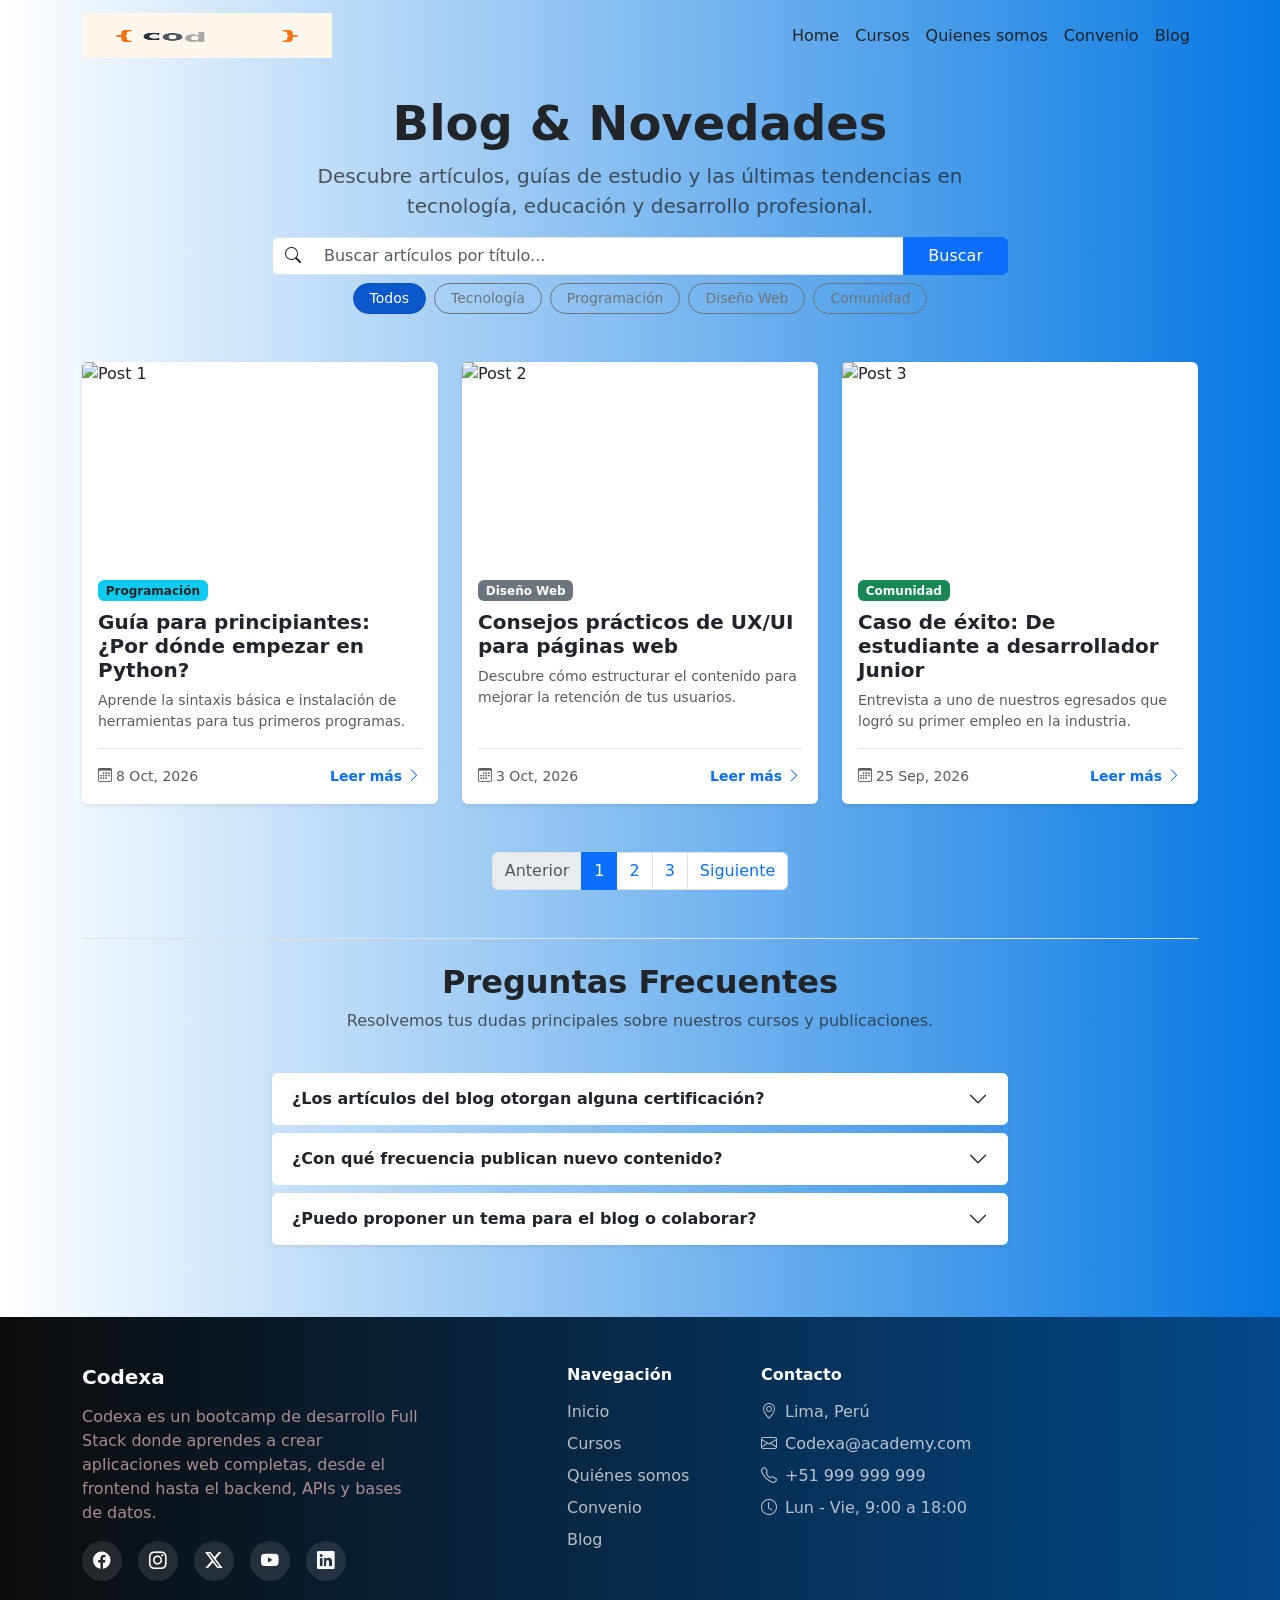
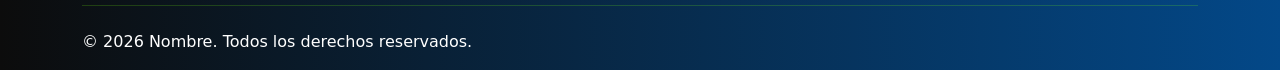
==== blog.html @ 924d316a "despliegue" ====
<!DOCTYPE html>
<html lang="es">
<head>
    <meta charset="UTF-8">
    <meta name="viewport" content="width=device-width, initial-scale=1.0">
    <title>Blog & Novedades</title>
    <link href="https://cdn.jsdelivr.net/npm/bootstrap@5.3.3/dist/css/bootstrap.min.css" rel="stylesheet">
    <link rel="stylesheet" href="blog.css">
    <link rel="stylesheet" href="https://cdn.jsdelivr.net/npm/bootstrap-icons@1.11.3/font/bootstrap-icons.min.css">
</head>
<body>
    <nav class="navbar navbar-expand-lg navbar-dark gh-nav sticky-top">
      <div class="container">
        <a class="navbar-brand" href="index.html">
          <img src="./mediaIndex/ani.gif" alt="" width="250px" height="45px" >
        </a>
        <button class="navbar-toggler" type="button" data-bs-toggle="collapse" data-bs-target="#menu" aria-controls="menu" aria-expanded="false" aria-label="Abrir menú">
          <span class="navbar-toggler-icon"></span>
        </button>
        <div class="collapse navbar-collapse" id="menu">
        <ul class="navbar-nav ms-auto">
          <li class="nav-item"><a class="nav-link" href="index.html">Home</a></li>
          <li class="nav-item"><a class="nav-link" href="Cursos.html">Cursos</a></li>
          <li class="nav-item"><a class="nav-link" href="quienes.html">Quienes somos</a></li>
          <li class="nav-item"><a class="nav-link" href="convenio.html">Convenio</a></li>
          <li class="nav-item"><a class="nav-link" href="blog.html">Blog</a></li>
        </ul>
      </div>
      </div>
    </nav>

    <main class="container py-4">
      <div class="row text-center">
        <div class="col-lg-8 mx-auto">
          <h1 class="fw-bold display-5">Blog & Novedades</h1>
          <p class="text-muted lead">Descubre artículos, guías de estudio y las últimas tendencias en tecnología, educación y desarrollo profesional.</p>
        </div>
      </div>

      <div class="row mb-5 justify-content-center">
        <div class="col-md-8 mx-auto">
          <div class="input-group">
            <span class="input-group-text bg-white border-end-0"><i class="bi bi-search"></i></span>
            <input type="text" id="inputBuscar" class="form-control border-start-0" placeholder="Buscar artículos por título...">
            <button class="btn btn-primary px-4" id="btnBuscar" type="button">Buscar</button>
          </div>
          <div class="d-flex gap-2 flex-wrap justify-content-center mt-2" id="contenedorFiltros">
            <button class="btn btn-sm btn-primary rounded-pill px-3 py-1 btn-filtro active" data-categoria="todos">Todos</button>
            <button class="btn btn-sm btn-outline-secondary rounded-pill px-3 py-1 btn-filtro" data-categoria="tecnologia">Tecnología</button>
            <button class="btn btn-sm btn-outline-secondary rounded-pill px-3 py-1 btn-filtro" data-categoria="programacion">Programación</button>
            <button class="btn btn-sm btn-outline-secondary rounded-pill px-3 py-1 btn-filtro" data-categoria="diseno">Diseño Web</button>
            <button class="btn btn-sm btn-outline-secondary rounded-pill px-3 py-1 btn-filtro" data-categoria="comunidad">Comunidad</button>
          </div>
        </div>
      </div>

      <div class="row g-4" id="grillaArticulos">
        <div class="col-md-6 col-lg-4 tarj-articulo" data-pagina="1" data-categoria="programacion" data-titulo="guia para principiantes por donde empezar en python">
          <div class="card h-100 border-0 shadow-sm">
            <img src="https://images.unsplash.com/photo-1526374965328-7f61d4dc18c5?auto=format&fit=crop&w=600&q=80" class="card-img-top object-fit-cover" style="height: 200px;" alt="Post 1">
            <div class="card-body d-flex flex-column">
              <div class="mb-2"><span class="badge bg-info text-dark">Programación</span></div>
              <h5 class="card-title fw-bold">Guía para principiantes: ¿Por dónde empezar en Python?</h5>
              <p class="card-text text-muted small flex-grow-1">Aprende la sintaxis básica e instalación de herramientas para tus primeros programas.</p>
              <div class="pt-3 border-top d-flex justify-content-between align-items-center">
                <small class="text-muted"><i class="bi bi-calendar3 me-1"></i>8 Oct, 2026</small>
                <a href="#" class="btn btn-sm btn-link text-decoration-none fw-bold p-0">Leer más <i class="bi bi-chevron-right"></i></a>
              </div>
            </div>
          </div>
        </div>

        <div class="col-md-6 col-lg-4 tarj-articulo" data-pagina="1" data-categoria="diseno" data-titulo="consejos practicos de ux ui para paginas web educativas">
          <div class="card h-100 border-0 shadow-sm">
            <img src="https://images.unsplash.com/photo-1531403009284-440f080d1e12?auto=format&fit=crop&w=600&q=80" class="card-img-top object-fit-cover" style="height: 200px;" alt="Post 2">
            <div class="card-body d-flex flex-column">
              <div class="mb-2"><span class="badge bg-secondary">Diseño Web</span></div>
              <h5 class="card-title fw-bold">Consejos prácticos de UX/UI para páginas web</h5>
              <p class="card-text text-muted small flex-grow-1">Descubre cómo estructurar el contenido para mejorar la retención de tus usuarios.</p>
              <div class="pt-3 border-top d-flex justify-content-between align-items-center">
                <small class="text-muted"><i class="bi bi-calendar3 me-1"></i>3 Oct, 2026</small>
                <a href="#" class="btn btn-sm btn-link text-decoration-none fw-bold p-0">Leer más <i class="bi bi-chevron-right"></i></a>
              </div>
            </div>
          </div>
        </div>

        <div class="col-md-6 col-lg-4 tarj-articulo" data-pagina="1" data-categoria="comunidad" data-titulo="caso de exito de estudiante a desarrollador junior">
          <div class="card h-100 border-0 shadow-sm">
            <img src="https://images.unsplash.com/photo-1522202176988-66273c2fd55f?auto=format&fit=crop&w=600&q=80" class="card-img-top object-fit-cover" style="height: 200px;" alt="Post 3">
            <div class="card-body d-flex flex-column">
              <div class="mb-2"><span class="badge bg-success">Comunidad</span></div>
              <h5 class="card-title fw-bold">Caso de éxito: De estudiante a desarrollador Junior</h5>
              <p class="card-text text-muted small flex-grow-1">Entrevista a uno de nuestros egresados que logró su primer empleo en la industria.</p>
              <div class="pt-3 border-top d-flex justify-content-between align-items-center">
                <small class="text-muted"><i class="bi bi-calendar3 me-1"></i>25 Sep, 2026</small>
                <a href="#" class="btn btn-sm btn-link text-decoration-none fw-bold p-0">Leer más <i class="bi bi-chevron-right"></i></a>
              </div>
            </div>
          </div>
        </div>

        <div class="col-md-6 col-lg-4 tarj-articulo d-none" data-pagina="2" data-categoria="tecnologia" data-titulo="introduccion a la inteligencia artificial en la educacion">
          <div class="card h-100 border-0 shadow-sm">
            <img src="https://images.unsplash.com/photo-1618005182384-a83a8bd57fbe?auto=format&fit=crop&w=600&q=80" class="card-img-top object-fit-cover" style="height: 200px;" alt="Post 4">
            <div class="card-body d-flex flex-column">
              <div class="mb-2"><span class="badge bg-warning text-dark">Tecnología</span></div>
              <h5 class="card-title fw-bold">Introducción a la Inteligencia Artificial</h5>
              <p class="card-text text-muted small flex-grow-1">Cómo aprovechar herramientas de IA para potenciar tus horas de estudio.</p>
              <div class="pt-3 border-top d-flex justify-content-between align-items-center">
                <small class="text-muted"><i class="bi bi-calendar3 me-1"></i>18 Sep, 2026</small>
                <a href="#" class="btn btn-sm btn-link text-decoration-none fw-bold p-0">Leer más <i class="bi bi-chevron-right"></i></a>
              </div>
            </div>
          </div>
        </div>

        <div class="col-md-6 col-lg-4 tarj-articulo d-none" data-pagina="2" data-categoria="programacion" data-titulo="que es javascript moderno y como utilizar es6">
          <div class="card h-100 border-0 shadow-sm">
            <img src="https://images.unsplash.com/photo-1579468118864-1b9ea3c0db4a?auto=format&fit=crop&w=600&q=80" class="card-img-top object-fit-cover" style="height: 200px;" alt="Post 5">
            <div class="card-body d-flex flex-column">
              <div class="mb-2"><span class="badge bg-info text-dark">Programación</span></div>
              <h5 class="card-title fw-bold">¿Qué es JavaScript Moderno (ES6+)?</h5>
              <p class="card-text text-muted small flex-grow-1">Aprende sobre Arrow Functions, Promesas y métodos de arrays.</p>
              <div class="pt-3 border-top d-flex justify-content-between align-items-center">
                <small class="text-muted"><i class="bi bi-calendar3 me-1"></i>10 Sep, 2026</small>
                <a href="#" class="btn btn-sm btn-link text-decoration-none fw-bold p-0">Leer más <i class="bi bi-chevron-right"></i></a>
              </div>
            </div>
          </div>
        </div>

        <div class="col-md-6 col-lg-4 tarj-articulo d-none" data-pagina="2" data-categoria="tecnologia" data-titulo="las 5 habilidades tecnicas mas demandadas en 2026">
          <div class="card h-100 border-0 shadow-sm">
            <img src="https://images.unsplash.com/photo-1517694712202-14dd9538aa97?auto=format&fit=crop&w=600&q=80" class="card-img-top object-fit-cover" style="height: 200px;" alt="Post 6">
            <div class="card-body d-flex flex-column">
              <div class="mb-2"><span class="badge bg-warning text-dark">Tecnología</span></div>
              <h5 class="card-title fw-bold">Habilidades técnicas más demandadas en 2026</h5>
              <p class="card-text text-muted small flex-grow-1">Librerías y frameworks que dominan el mercado tecnológico.</p>
              <div class="pt-3 border-top d-flex justify-content-between align-items-center">
                <small class="text-muted"><i class="bi bi-calendar3 me-1"></i>05 Sep, 2026</small>
                <a href="#" class="btn btn-sm btn-link text-decoration-none fw-bold p-0">Leer más <i class="bi bi-chevron-right"></i></a>
              </div>
            </div>
          </div>
        </div>

        <div class="col-md-6 col-lg-4 tarj-articulo d-none" data-pagina="3" data-categoria="diseno" data-titulo="como crear un portafolio web que atraiga clientes">
          <div class="card h-100 border-0 shadow-sm">
            <img src="https://images.unsplash.com/photo-1460925895917-afdab827c52f?auto=format&fit=crop&w=600&q=80" class="card-img-top object-fit-cover" style="height: 200px;" alt="Post 7">
            <div class="card-body d-flex flex-column">
              <div class="mb-2"><span class="badge bg-secondary">Diseño Web</span></div>
              <h5 class="card-title fw-bold">Crea un portafolio web atractivo</h5>
              <p class="card-text text-muted small flex-grow-1">Estrategias clave para presentar tus proyectos ante entrevistas laborales.</p>
              <div class="pt-3 border-top d-flex justify-content-between align-items-center">
                <small class="text-muted"><i class="bi bi-calendar3 me-1"></i>01 Sep, 2026</small>
                <a href="#" class="btn btn-sm btn-link text-decoration-none fw-bold p-0">Leer más <i class="bi bi-chevron-right"></i></a>
              </div>
            </div>
          </div>
        </div>

        <div class="col-md-6 col-lg-4 tarj-articulo d-none" data-pagina="3" data-categoria="comunidad" data-titulo="como prepararte para tu primera entrevista tecnica">
          <div class="card h-100 border-0 shadow-sm">
            <img src="https://images.unsplash.com/photo-1515187029135-18ee286d815b?auto=format&fit=crop&w=600&q=80" class="card-img-top object-fit-cover" style="height: 200px;" alt="Post 8">
            <div class="card-body d-flex flex-column">
              <div class="mb-2"><span class="badge bg-success">Comunidad</span></div>
              <h5 class="card-title fw-bold">Prepárate para tu primera entrevista técnica</h5>
              <p class="card-text text-muted small flex-grow-1">Recomendaciones prácticas para superar las pruebas de código.</p>
              <div class="pt-3 border-top d-flex justify-content-between align-items-center">
                <small class="text-muted"><i class="bi bi-calendar3 me-1"></i>28 Ago, 2026</small>
                <a href="#" class="btn btn-sm btn-link text-decoration-none fw-bold p-0">Leer más <i class="bi bi-chevron-right"></i></a>
              </div>
            </div>
          </div>
        </div>

        <div class="col-md-6 col-lg-4 tarj-articulo d-none" data-pagina="3" data-categoria="programacion" data-titulo="por que aprender html y css con bootstrap 5">
          <div class="card h-100 border-0 shadow-sm">
            <img src="https://images.unsplash.com/photo-1507238691740-187a5b1d37b8?auto=format&fit=crop&w=600&q=80" class="card-img-top object-fit-cover" style="height: 200px;" alt="Post 9">
            <div class="card-body d-flex flex-column">
              <div class="mb-2"><span class="badge bg-info text-dark">Programación</span></div>
              <h5 class="card-title fw-bold">Aprende HTML y CSS con Bootstrap 5</h5>
              <p class="card-text text-muted small flex-grow-1">Construye layouts responsivos y adaptables sin complicarte con el CSS desde cero.</p>
              <div class="pt-3 border-top d-flex justify-content-between align-items-center">
                <small class="text-muted"><i class="bi bi-calendar3 me-1"></i>20 Ago, 2026</small>
                <a href="#" class="btn btn-sm btn-link text-decoration-none fw-bold p-0">Leer más <i class="bi bi-chevron-right"></i></a>
              </div>
            </div>
          </div>
        </div>

      </div>

      <div id="sinResultados" class="text-center py-5 d-none">
        <i class="bi bi-search display-1 text-muted"></i>
        <h4 class="mt-3 fw-bold">No se encontraron artículos</h4>
        <p class="text-muted">Intenta con otra palabra clave o selecciona otra categoría.</p>
      </div>

      <nav aria-label="Navegación de páginas" class="mt-5">
        <ul class="pagination justify-content-center" id="paginacionBlog">
          <li class="page-item disabled" id="itemAnterior"><a class="page-link" href="#" id="btnAnterior">Anterior</a></li>
          <li class="page-item active" data-pagina="1"><a class="page-link" href="#">1</a></li>
          <li class="page-item" data-pagina="2"><a class="page-link" href="#">2</a></li>
          <li class="page-item" data-pagina="3"><a class="page-link" href="#">3</a></li>
          <li class="page-item" id="itemSiguiente"><a class="page-link" href="#" id="btnSiguiente">Siguiente</a></li>
        </ul>
      </nav>

      <section class="mt-5 pt-4 border-top">
        <div class="row text-center mb-4">
          <div class="col-lg-8 mx-auto">
            <h2 class="fw-bold">Preguntas Frecuentes</h2>
            <p class="text-muted">Resolvemos tus dudas principales sobre nuestros cursos y publicaciones.</p>
          </div>
        </div>

        <div class="row justify-content-center">
          <div class="col-lg-8">
            <div class="accordion shadow-sm" id="accordionFAQ">
              <div class="accordion-item border-0 mb-2 rounded overflow-hidden">
                <h2 class="accordion-header">
                  <button class="accordion-button collapsed fw-semibold" type="button" data-bs-toggle="collapse" data-bs-target="#faq1">
                    ¿Los artículos del blog otorgan alguna certificación?
                  </button>
                </h2>
                <div id="faq1" class="accordion-collapse collapse" data-bs-parent="#accordionFAQ">
                  <div class="accordion-body text-muted">
                    Los artículos del blog son recursos educativos gratuitos. Para obtener una certificación formal debes matricularte en alguno de nuestros <a href="Cursos.html">Cursos oficiales</a>.
                  </div>
                </div>
              </div>

              <div class="accordion-item border-0 mb-2 rounded overflow-hidden">
                <h2 class="accordion-header">
                  <button class="accordion-button collapsed fw-semibold" type="button" data-bs-toggle="collapse" data-bs-target="#faq2">
                    ¿Con qué frecuencia publican nuevo contenido?
                  </button>
                </h2>
                <div id="faq2" class="accordion-collapse collapse" data-bs-parent="#accordionFAQ">
                  <div class="accordion-body text-muted">
                    Publicamos guías, tutoriales y artículos de actualidad técnica semanalmente.
                  </div>
                </div>
              </div>

              <div class="accordion-item border-0 rounded overflow-hidden">
                <h2 class="accordion-header">
                  <button class="accordion-button collapsed fw-semibold" type="button" data-bs-toggle="collapse" data-bs-target="#faq3">
                    ¿Puedo proponer un tema para el blog o colaborar?
                  </button>
                </h2>
                <div id="faq3" class="accordion-collapse collapse" data-bs-parent="#accordionFAQ">
                  <div class="accordion-body text-muted">
                    ¡Claro que sí! Puedes escribirnos desde nuestra sección de contacto o a través de nuestras redes sociales.
                    <a href="index.html#contacto">Ingrese Aqui</a>
                  </div>
                </div>
              </div>
            </div>
          </div>
        </div>
      </section>
      </section>
      <button id="btnSubir" class="btn-subir" aria-label="Volver arriba">
        <i class="bi bi-arrow-up"></i>
      </button>
    </main>

    <footer class="footer pt-5 pb-3 mt-5">
      <div class="container">
        <div class="row g-5">
          <!-------------------------- Marca -------------------->
          <div class="col-lg-4">
            <h5 class="fw-bold mb-3">Codexa</h5>
            <p class="footer-texto">Codexa es un bootcamp de desarrollo Full Stack donde aprendes a crear aplicaciones web completas, desde el frontend hasta el backend, APIs y bases de datos.</p>
            <div class="d-flex gap-3">
              <a href="#" class="icons" aria-label="Facebook"><i class="bi bi-facebook"></i></a>
              <a href="#" class="icons" aria-label="Instagram"><i class="bi bi-instagram"></i></a>
              <a href="#" class="icons" aria-label="X"><i class="bi bi-twitter-x"></i></a>
              <a href="#" class="icons" aria-label="YouTube"><i class="bi bi-youtube"></i></a>
              <a href="#" class="icons" aria-label="LinkedIn"><i class="bi bi-linkedin"></i></a>
            </div>
          </div>

          <!------------------ Enlaces ---------------->
          <div class="col-6 col-lg-2 offset-lg-1">
            <h6 class="fw-bold mb-3">Navegación</h6>
            <ul class="list-unstyled footer-lista">
              <li><a href="index.html">Inicio</a></li>
              <li><a href="Cursos.html">Cursos</a></li>
              <li><a href="quienes.html">Quiénes somos</a></li>
              <li><a href="convenio.html">Convenio</a></li>
              <li><a href="blog.html">Blog</a></li>
            </ul>
          </div>

          <!------------------------ Contacto ------------------>
          <div class="col-12 col-sm-6 col-lg-4">
            <h6 class="fw-bold mb-3">Contacto</h6>
            <ul class="list-unstyled footer-lista">
              <li><i class="bi bi-geo-alt me-2"></i>Lima, Perú</li>
              <li><i class="bi bi-envelope me-2"></i>Codexa@academy.com</li>
              <li><i class="bi bi-telephone me-2"></i>+51 999 999 999</li>
              <li><i class="bi bi-clock me-2"></i>Lun - Vie, 9:00 a 18:00</li>
            </ul>
          </div>
        </div>
          <hr class="footer-linea my-4">
          <span>&copy; 2026 Nombre. Todos los derechos reservados.</span>
      </div>
    </footer>

    <script src="https://cdn.jsdelivr.net/npm/bootstrap@5.3.3/dist/js/bootstrap.bundle.min.js"></script>
    <script src="blog.js"></script>
</body>
</html>
---- blog.css ----
:root {
  --gh-violeta: #0b862077;
  --gh-naranja: #540bff;
  --gh-oscuro: #2727d8d0;
}
body{
  background: linear-gradient(90deg, #ffffff, #0678e2);
}
.gh-nav {
  background: linear-gradient(90deg, #ffffff, #0678e2);
  --bs-navbar-color: rgba(27, 26, 26, 0.918);
  --bs-navbar-hover-color: #fff;
  --bs-navbar-active-color: #fff;
}

.gh-nav .nav-link:hover,
.gh-nav .nav-link.active {
  box-shadow: inset 0 -3px 0 var(--gh-naranja);
}

.footer {
  background:linear-gradient(90deg, #0c0c0c, #034888);
  color: #fff;
}
.footer-texto { 
  color: rgba(235, 191, 191, 0.7); 
}

.footer-lista li { 
  margin-bottom: .5rem; 
  color: rgba(255, 255, 255, .7); 
}
.footer-lista a {
  color: rgba(255, 255, 255, .7);
  text-decoration: none;
}
.footer-lista a:hover { 
  color: #2834d4; 
}

.footer-linea { 
  border-color: rgba(118, 247, 14, 0.2); 
  opacity: 1; 
}
.icons {
  width: 40px;
  height: 40px;
  display: inline-flex;
  align-items: center;
  justify-content: center;
  border-radius: 50%;
  background: rgba(255, 255, 255, .1);
  color: #fff;
  font-size: 1.1rem;
  text-decoration: none;
  transition: background .2s, transform .2s;
}
.icons:hover {
  background: var(--gh-naranja, #e66e43);
  color: #fff;
  transform: translateY(-3px);
}
.btn-subir {
  position: fixed;
  right: 1.5rem;
  bottom: 1.5rem;
  width: 48px;
  height: 48px;
  border:2px solid transparent;
  border-radius: 50%;
  background:#540bff;
  color: #fff;
  font-size: 1.3rem;
  display: none;
}
.btn-subir.visible {
  display: block;
}
.btn-subir:hover {
  background: #367eb8;
  border: 2px solid #e0dede;
}
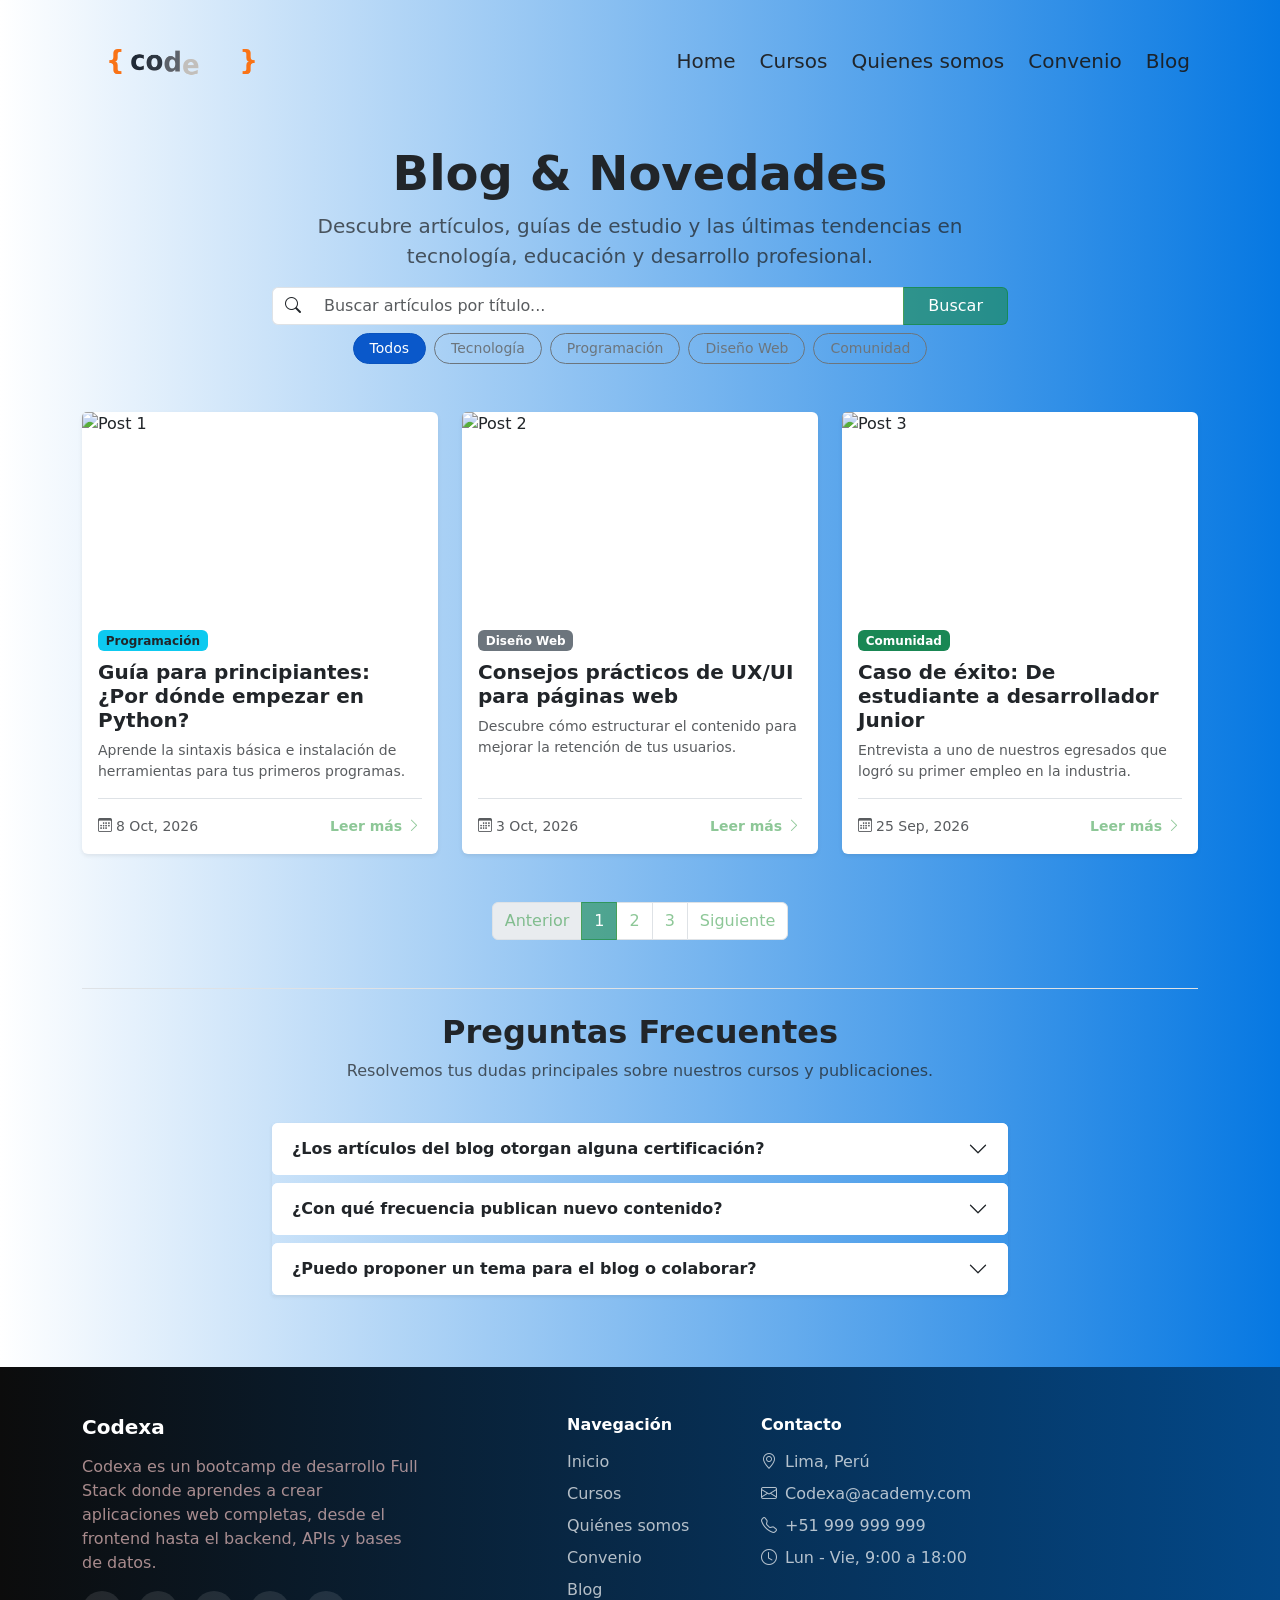
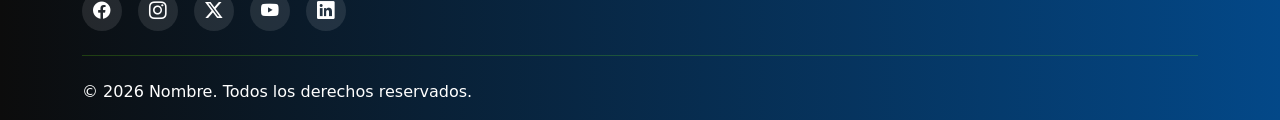
==== commit 91b8985b: "despliegue" ====
--- a/blog.html
+++ b/blog.html
@@ -12,7 +12,7 @@
     <nav class="navbar navbar-expand-lg navbar-dark gh-nav sticky-top">
       <div class="container">
         <a class="navbar-brand" href="index.html">
-          <img src="./mediaIndex/ani.gif" alt="" width="250px" height="45px" >
+          <img src="./mediaIndex/anipng.gif" alt="" width="200px" height="95px" >
         </a>
         <button class="navbar-toggler" type="button" data-bs-toggle="collapse" data-bs-target="#menu" aria-controls="menu" aria-expanded="false" aria-label="Abrir menú">
           <span class="navbar-toggler-icon"></span>
--- a/blog.css
+++ b/blog.css
@@ -81,3 +81,55 @@
   border: 2px solid #e0dede;
 }
 
+
+.navbar-nav{
+  font-size: 20px;
+  gap: 0.5rem;
+}
+/* --- Estilos del blog --- */
+
+.btn-primary {
+  background-color: var(--gh-violeta);
+  border-color: var(--gh-violeta);
+}
+.btn-primary:hover {
+  background-color: #1a7bbd;
+  border-color: #1a7bbd;
+}
+
+.btn-outline-primary {
+  color: var(--gh-violeta);
+  border-color: var(--gh-violeta);
+}
+.btn-outline-primary:hover {
+  background-color: var(--gh-violeta);
+  border-color: var(--gh-violeta);
+  color: #fff;
+}
+
+.btn-link {
+  color: var(--gh-violeta);
+}
+.btn-link:hover {
+  color: var(--gh-naranja);
+}
+
+.card {
+  transition: transform 0.3s ease, box-shadow 0.3s ease;
+}
+.card:hover {
+  transform: translateY(-5px);
+  box-shadow: 0 10px 20px rgba(0, 0, 0, 0.12) !important;
+}
+
+.pagination .page-item.active .page-link {
+  background-color: var(--gh-violeta) !important;
+  border-color: var(--gh-violeta) !important;
+  color: #ffffff !important; 
+}
+.pagination .page-link {
+  color: var(--gh-violeta);
+}
+.pagination .page-link:hover {
+  color: var(--gh-naranja);
+}
